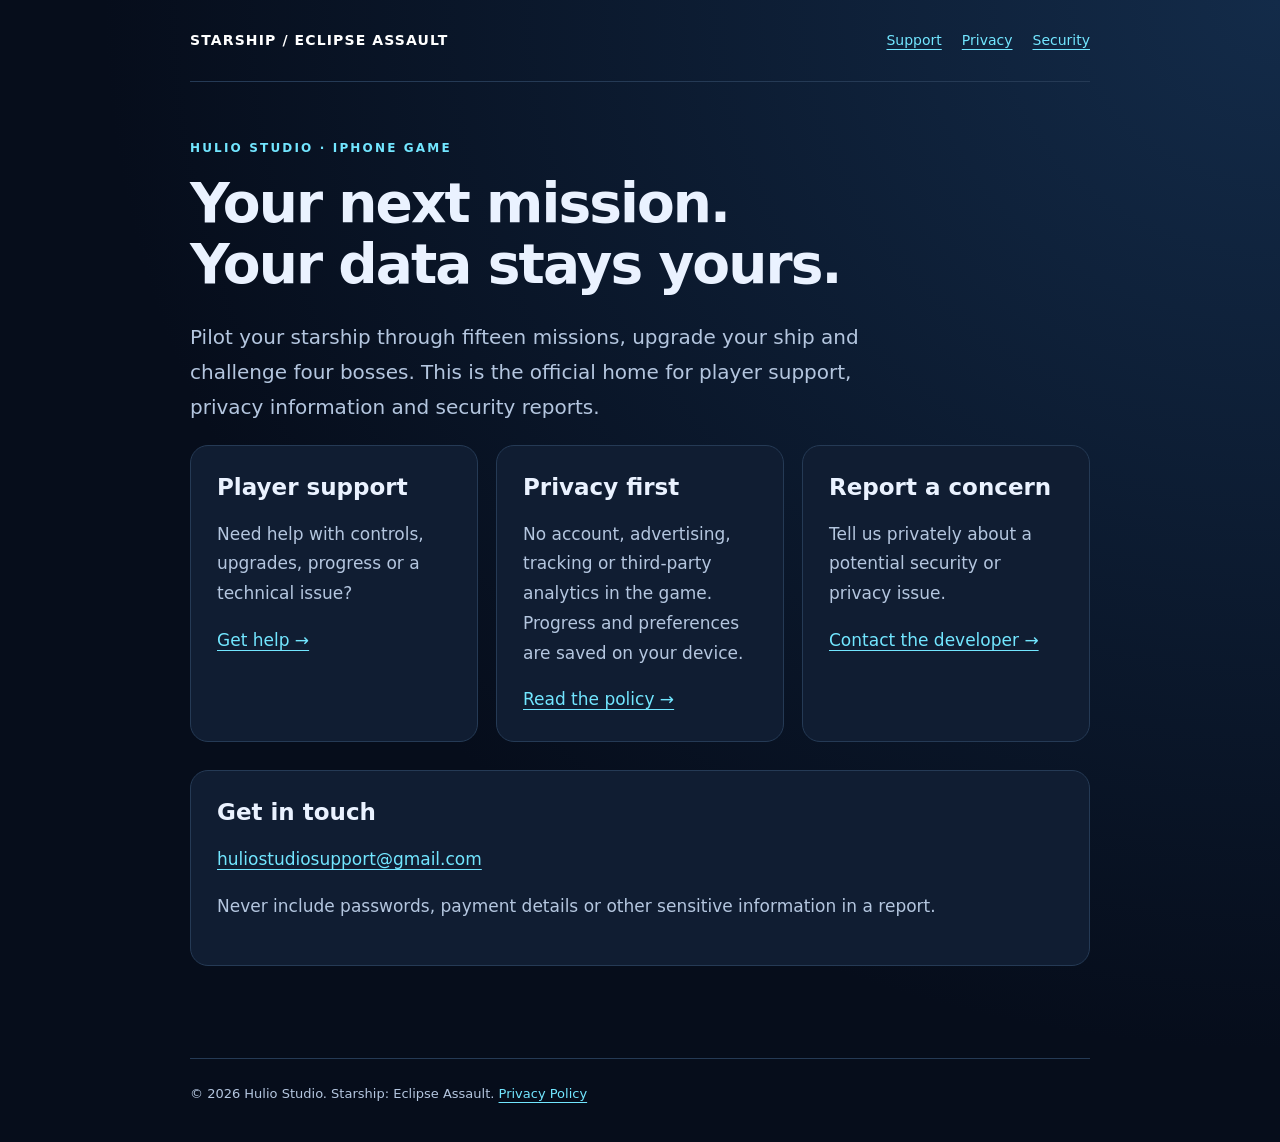
==== index.html @ 734dd23e "Publish Starship privacy policy and support website" ====
<!doctype html>
<html lang="en"><head><meta charset="utf-8"><meta name="viewport" content="width=device-width,initial-scale=1"><meta name="description" content="Official privacy and player support for Starship: Eclipse Assault by Hulio Studio."><meta name="referrer" content="strict-origin-when-cross-origin"><title>Starship: Eclipse Assault — Support &amp; Privacy</title><link rel="stylesheet" href="styles.css"></head>
<body><a class="skip" href="#main">Skip to content</a><header><a class="brand" href="./">STARSHIP / ECLIPSE ASSAULT</a><nav aria-label="Main"><a href="support.html">Support</a><a href="privacy.html">Privacy</a><a href="security.html">Security</a></nav></header>
<main id="main"><div class="eyebrow">Hulio Studio · iPhone game</div><h1>Your next mission.<br>Your data stays yours.</h1><p class="intro">Pilot your starship through fifteen missions, upgrade your ship and challenge four bosses. This is the official home for player support, privacy information and security reports.</p>
<div class="cards"><section class="card"><h2>Player support</h2><p>Need help with controls, upgrades, progress or a technical issue?</p><a href="support.html">Get help →</a></section><section class="card"><h2>Privacy first</h2><p>No account, advertising, tracking or third-party analytics in the game. Progress and preferences are saved on your device.</p><a href="privacy.html">Read the policy →</a></section><section class="card"><h2>Report a concern</h2><p>Tell us privately about a potential security or privacy issue.</p><a href="security.html">Contact the developer →</a></section></div>
<section class="card"><h2>Get in touch</h2><p class="contact"><a href="mailto:huliostudiosupport@gmail.com">huliostudiosupport@gmail.com</a></p><p>Never include passwords, payment details or other sensitive information in a report.</p></section></main><footer>© 2026 Hulio Studio. Starship: Eclipse Assault. <a href="privacy.html">Privacy Policy</a></footer></body></html>
---- styles.css ----
:root { color-scheme: dark; --background:#060d1b; --surface:#101d32; --line:#253a55; --text:#eaf2ff; --muted:#b4c6df; --cyan:#72e6ff; }
* { box-sizing:border-box; }
body { margin:0; background:radial-gradient(ellipse at top right,#132b49,transparent 65%),var(--background); color:var(--text); font:17px/1.75 system-ui,-apple-system,BlinkMacSystemFont,"Segoe UI",sans-serif; min-height:100vh; }
a { color:var(--cyan); text-underline-offset:4px; }
a:hover { color:white; }
a:focus-visible { outline:3px solid var(--cyan); outline-offset:5px; border-radius:3px; }
.skip { position:absolute; top:-100px; left:12px; padding:10px; background:var(--surface); }
.skip:focus { top:8px; }
header,main,footer { width:min(900px,100% - 40px); margin:auto; }
header { display:flex; flex-wrap:wrap; justify-content:space-between; gap:12px; align-items:center; padding:28px 0; border-bottom:1px solid var(--line); }
.brand { font-size:14px; font-weight:800; letter-spacing:.08em; text-decoration:none; color:white; }
nav { display:flex; flex-wrap:wrap; gap:20px; font-size:14px; }
main { padding:56px 0 64px; }
.eyebrow { color:var(--cyan); text-transform:uppercase; letter-spacing:.18em; font-size:12px; font-weight:700; }
h1 { font-size:clamp(32px,7vw,55px); line-height:1.12; letter-spacing:-.035em; margin:14px 0 24px; }
h2 { font-size:23px; line-height:1.35; margin:34px 0 12px; }
p,li { color:var(--muted); }
strong { color:var(--text); }
.intro { font-size:20px; max-width:720px; }
.card { background:var(--surface); border:1px solid var(--line); border-radius:18px; padding:26px; margin:28px 0; }
.cards { display:grid; grid-template-columns:repeat(auto-fit,minmax(235px,1fr)); gap:18px; }
.cards .card { margin:0; }
.card h2 { margin-top:0; }
.button { display:inline-block; padding:11px 19px; background:var(--cyan); color:#051223; border-radius:10px; text-decoration:none; font-weight:700; margin:8px 12px 8px 0; }
.button:hover { background:white; color:#051223; }
.meta { font-size:14px; color:var(--muted); }
.contact { overflow-wrap:anywhere; }
footer { border-top:1px solid var(--line); padding:24px 0 36px; font-size:13px; color:var(--muted); }
@media(max-width:480px) { main { padding-top:34px; } .card { padding:20px; } }
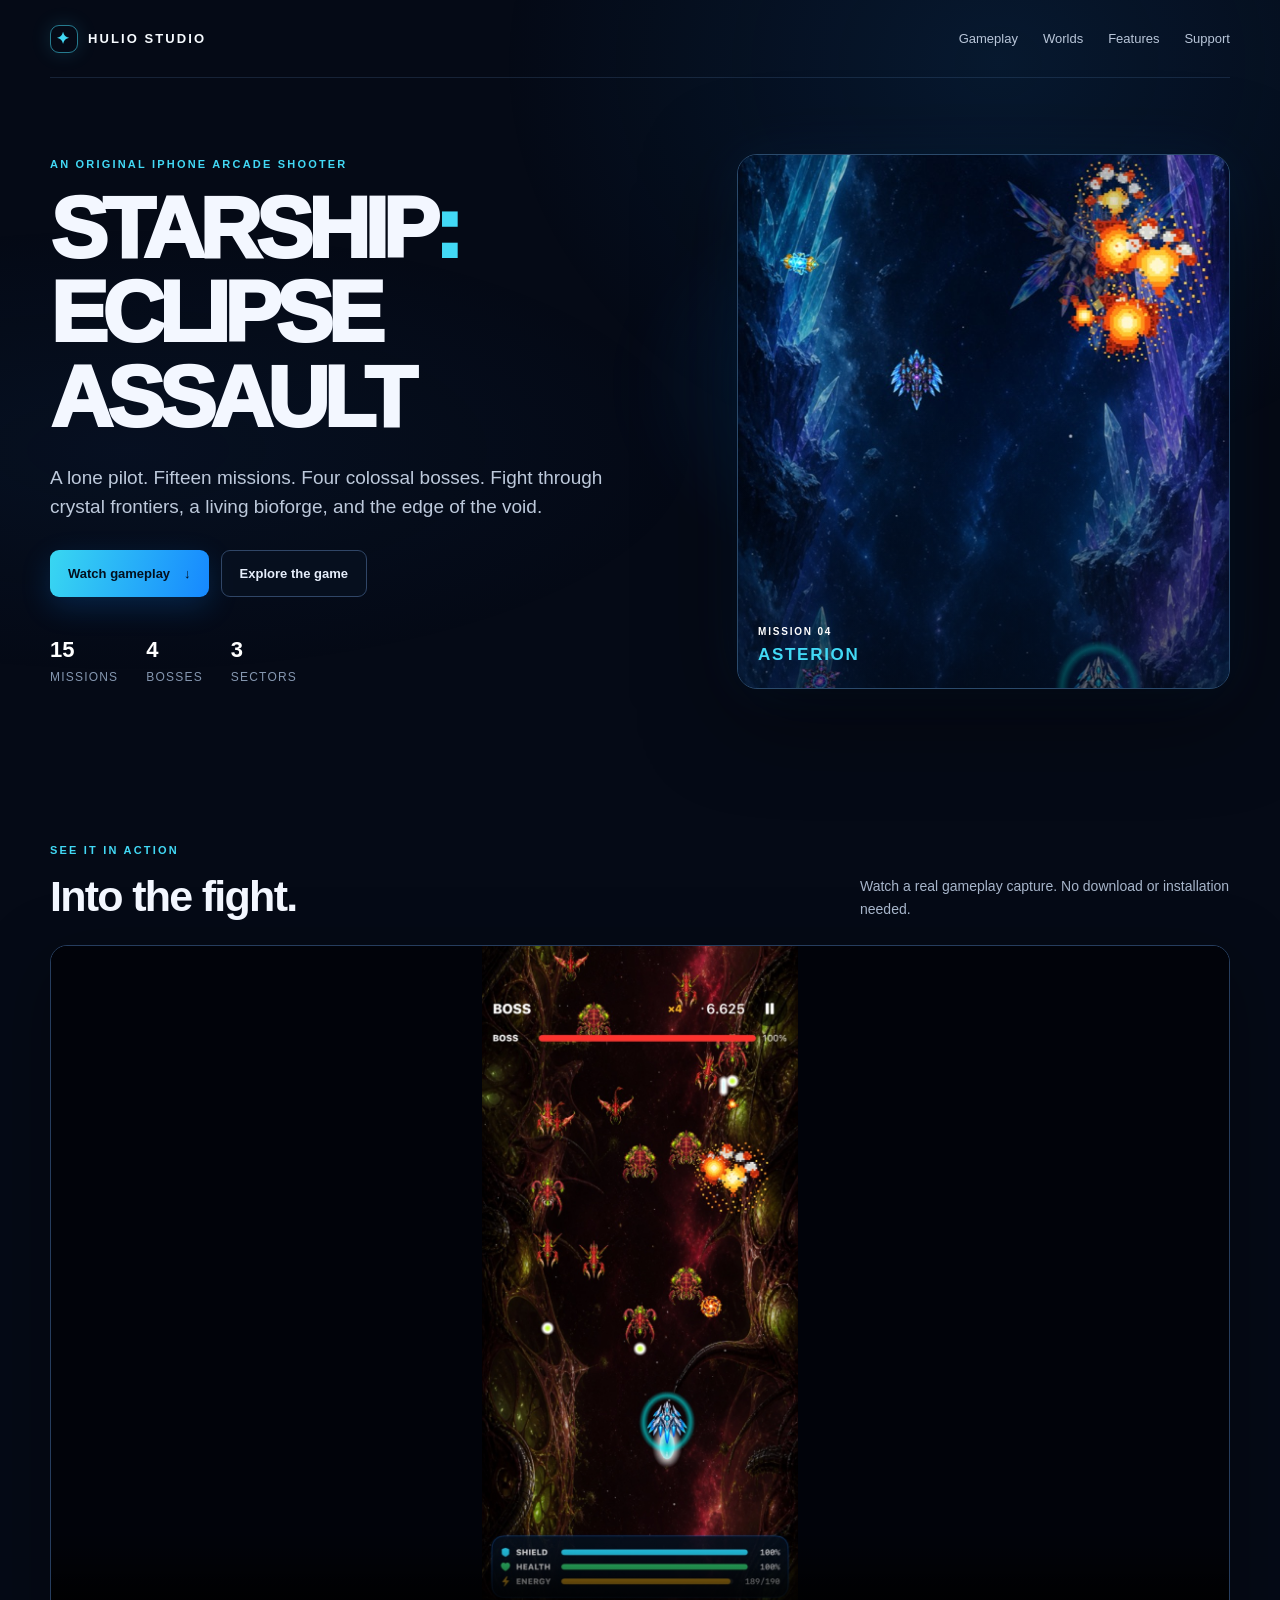
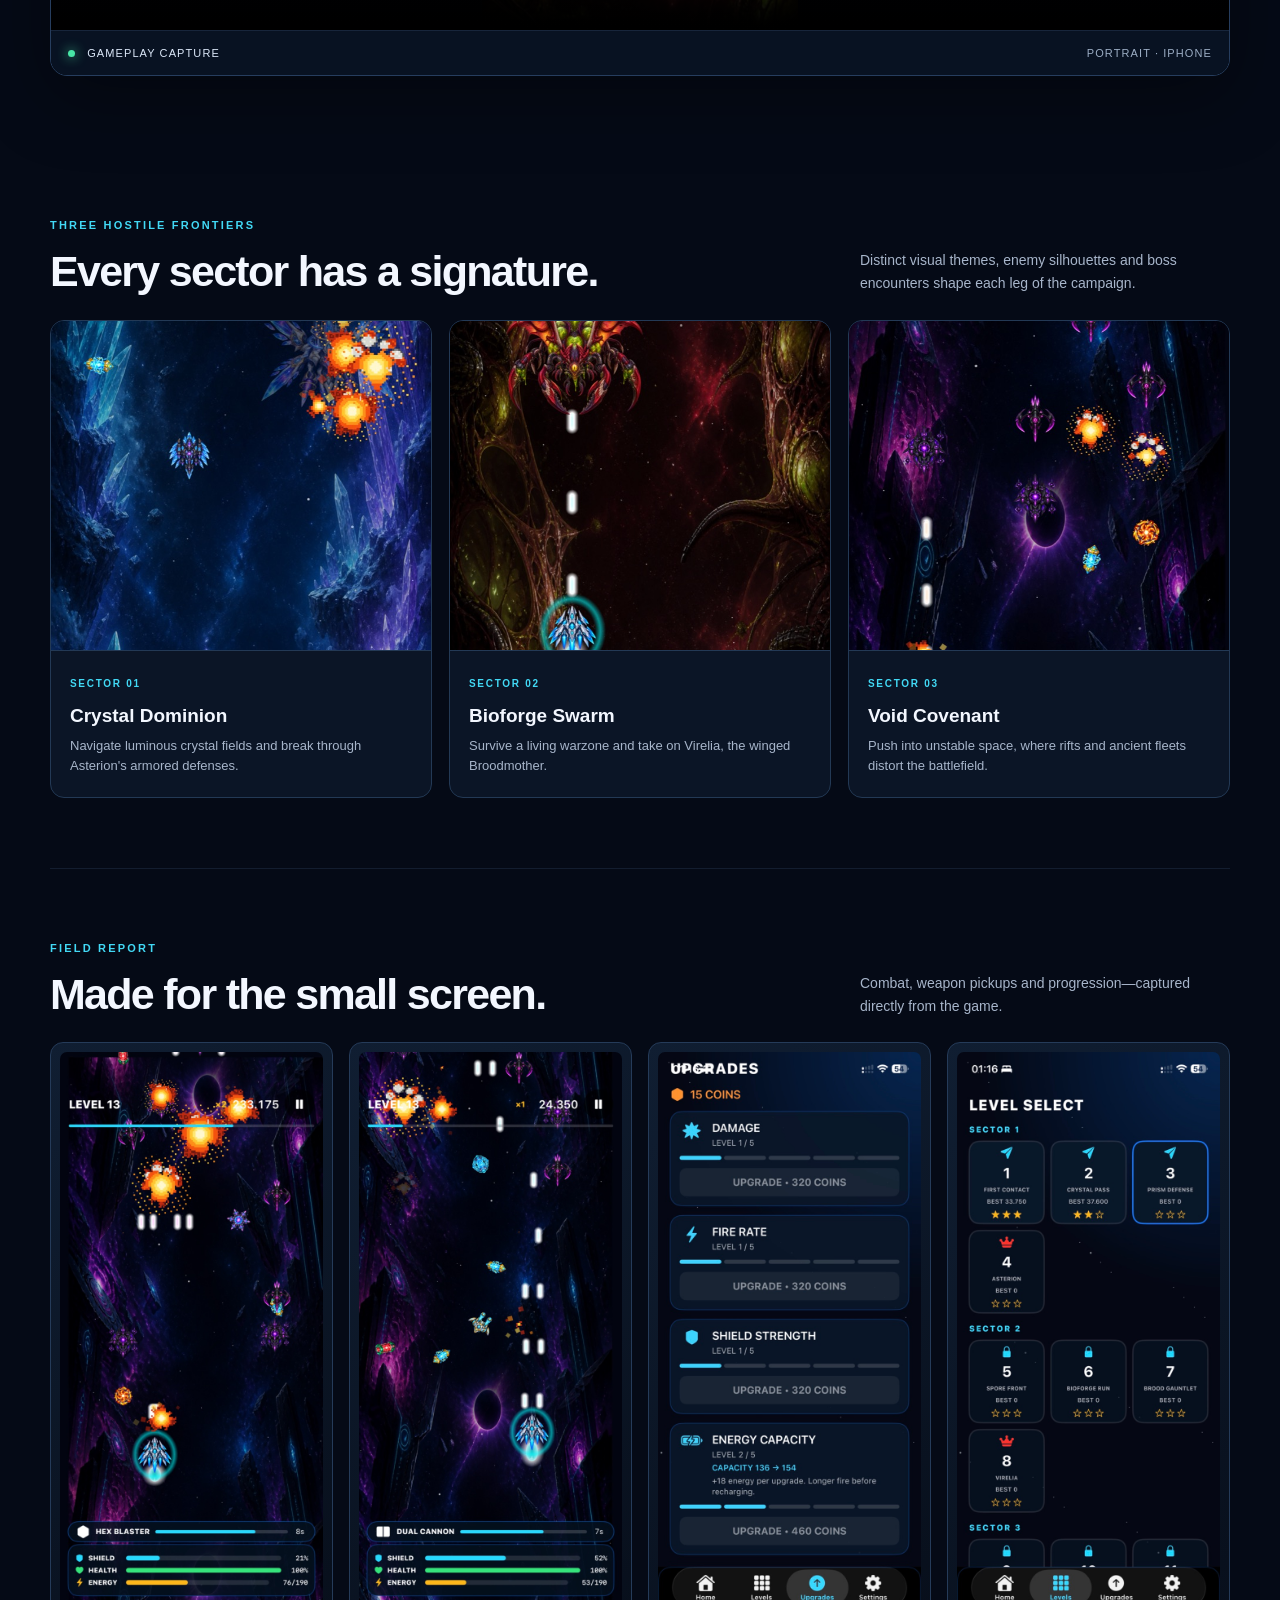
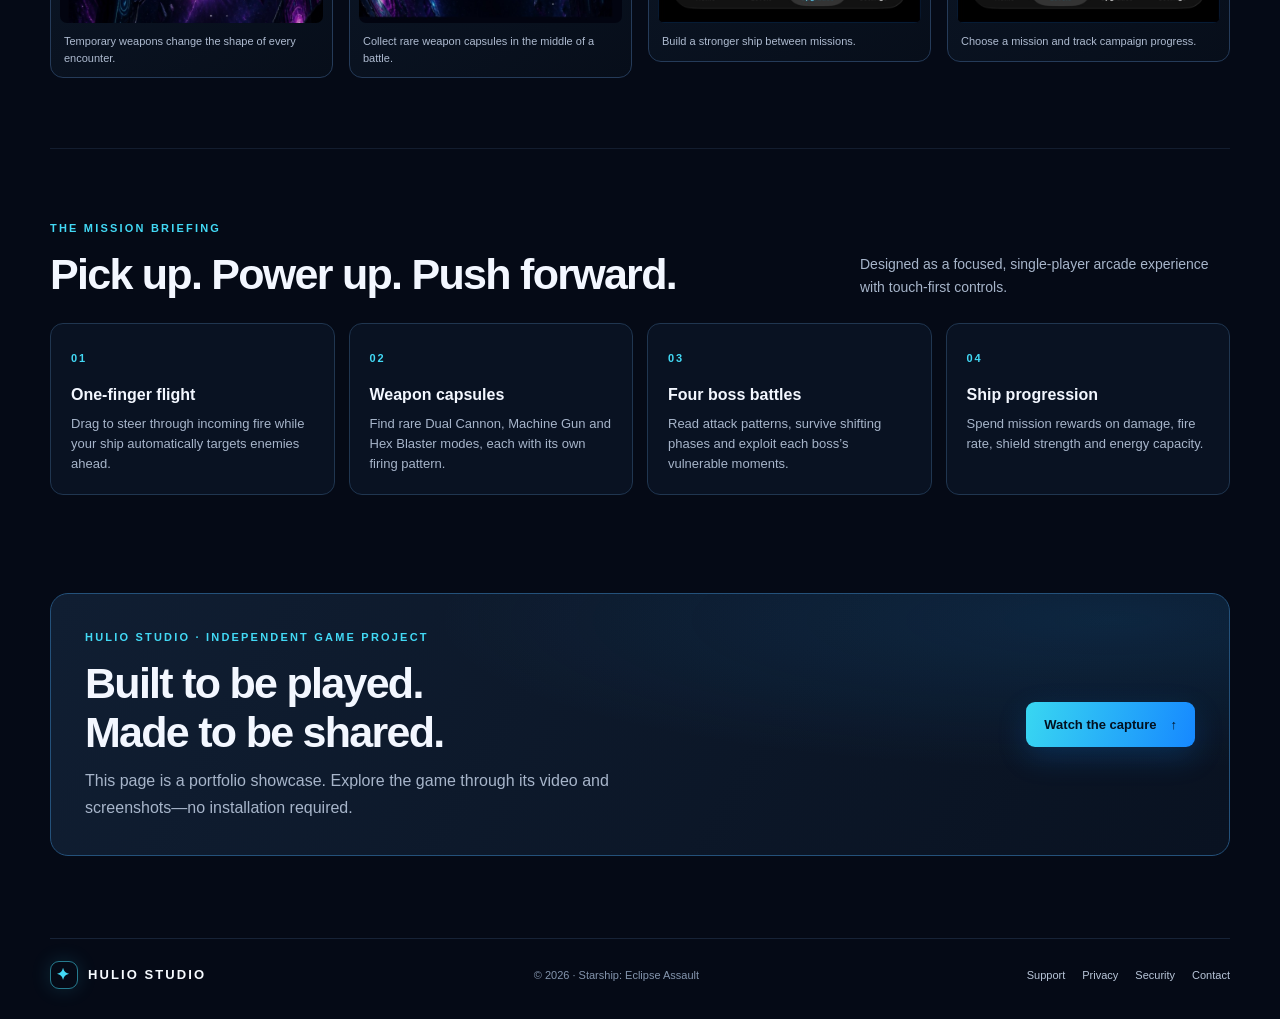
==== commit a8e0566b: "Create Starship game portfolio showcase" ====
--- a/index.html
+++ b/index.html
@@ -1,6 +1,74 @@
 <!doctype html>
-<html lang="en"><head><meta charset="utf-8"><meta name="viewport" content="width=device-width,initial-scale=1"><meta name="description" content="Official privacy and player support for Starship: Eclipse Assault by Hulio Studio."><meta name="referrer" content="strict-origin-when-cross-origin"><title>Starship: Eclipse Assault — Support &amp; Privacy</title><link rel="stylesheet" href="styles.css"></head>
-<body><a class="skip" href="#main">Skip to content</a><header><a class="brand" href="./">STARSHIP / ECLIPSE ASSAULT</a><nav aria-label="Main"><a href="support.html">Support</a><a href="privacy.html">Privacy</a><a href="security.html">Security</a></nav></header>
-<main id="main"><div class="eyebrow">Hulio Studio · iPhone game</div><h1>Your next mission.<br>Your data stays yours.</h1><p class="intro">Pilot your starship through fifteen missions, upgrade your ship and challenge four bosses. This is the official home for player support, privacy information and security reports.</p>
-<div class="cards"><section class="card"><h2>Player support</h2><p>Need help with controls, upgrades, progress or a technical issue?</p><a href="support.html">Get help →</a></section><section class="card"><h2>Privacy first</h2><p>No account, advertising, tracking or third-party analytics in the game. Progress and preferences are saved on your device.</p><a href="privacy.html">Read the policy →</a></section><section class="card"><h2>Report a concern</h2><p>Tell us privately about a potential security or privacy issue.</p><a href="security.html">Contact the developer →</a></section></div>
-<section class="card"><h2>Get in touch</h2><p class="contact"><a href="mailto:huliostudiosupport@gmail.com">huliostudiosupport@gmail.com</a></p><p>Never include passwords, payment details or other sensitive information in a report.</p></section></main><footer>© 2026 Hulio Studio. Starship: Eclipse Assault. <a href="privacy.html">Privacy Policy</a></footer></body></html>
+<html lang="en">
+<head>
+  <meta charset="utf-8">
+  <meta name="viewport" content="width=device-width, initial-scale=1">
+  <meta name="description" content="A playable-looking portfolio showcase for Starship: Eclipse Assault, an original 15-mission space shooter for iPhone by Hulio Studio.">
+  <meta name="theme-color" content="#050a16">
+  <meta property="og:type" content="website">
+  <meta property="og:title" content="Starship: Eclipse Assault — Game Portfolio">
+  <meta property="og:description" content="A 15-mission portrait space shooter. Watch gameplay and explore the visuals without installing the game.">
+  <meta property="og:image" content="assets/gameplay-crystal-boss.jpg">
+  <meta name="referrer" content="strict-origin-when-cross-origin">
+  <title>Starship: Eclipse Assault — Hulio Studio</title>
+  <link rel="preload" as="image" href="assets/gameplay-crystal-boss.jpg">
+  <link rel="stylesheet" href="styles.css">
+</head>
+<body class="portfolio">
+  <a class="skip" href="#main">Skip to content</a>
+  <header class="site-header">
+    <a class="brand" href="./" aria-label="Hulio Studio home"><span class="brand-mark">✦</span> HULIO STUDIO</a>
+    <nav aria-label="Main navigation"><a href="#gameplay">Gameplay</a><a href="#worlds">Worlds</a><a href="#features">Features</a><a href="support.html">Support</a></nav>
+  </header>
+  <main id="main">
+    <section class="hero">
+      <div class="hero-copy">
+        <p class="eyebrow">An original iPhone arcade shooter</p>
+        <h1>STARSHIP<span>:</span><br>ECLIPSE ASSAULT</h1>
+        <p class="hero-lede">A lone pilot. Fifteen missions. Four colossal bosses. Fight through crystal frontiers, a living bioforge, and the edge of the void.</p>
+        <div class="hero-actions"><a class="button primary" href="#gameplay">Watch gameplay <span aria-hidden="true">↓</span></a><a class="button secondary" href="#screenshots">Explore the game</a></div>
+        <div class="hero-facts"><span><b>15</b> missions</span><span><b>4</b> bosses</span><span><b>3</b> sectors</span></div>
+      </div>
+      <a class="hero-art" href="#screenshots" aria-label="View gameplay screenshots"><img src="assets/gameplay-crystal-boss.jpg" alt="The player ship faces a crystal boss amid a field of pixel explosions" fetchpriority="high"><span class="art-label">MISSION 04 <i>ASTERION</i></span></a>
+      <div class="hero-glow" aria-hidden="true"></div>
+    </section>
+
+    <section class="video-section" id="gameplay">
+      <div class="section-heading"><div><p class="eyebrow">See it in action</p><h2>Into the fight.</h2></div><p>Watch a real gameplay capture. No download or installation needed.</p></div>
+      <div class="video-frame"><video controls playsinline preload="metadata" poster="assets/gameplay-bioforge-boss.jpg" aria-label="Starship: Eclipse Assault gameplay capture"><source src="assets/starship-gameplay.mp4" type="video/mp4">Your browser does not support embedded video. <a href="assets/starship-gameplay.mp4">Open the gameplay video</a>.</video><div class="video-caption"><span><i class="live-dot"></i> GAMEPLAY CAPTURE</span><span>Portrait · iPhone</span></div></div>
+    </section>
+
+    <section id="worlds" class="world-section">
+      <div class="section-heading"><div><p class="eyebrow">Three hostile frontiers</p><h2>Every sector has a signature.</h2></div><p>Distinct visual themes, enemy silhouettes and boss encounters shape each leg of the campaign.</p></div>
+      <div class="world-grid">
+        <article class="world-card"><img src="assets/gameplay-crystal-boss.jpg" alt="Crystal sector boss battle with cyan and violet formations" loading="lazy"><div class="world-meta"><span>SECTOR 01</span><h3>Crystal Dominion</h3><p>Navigate luminous crystal fields and break through Asterion's armored defenses.</p></div></article>
+        <article class="world-card"><img src="assets/gameplay-broodmother.jpg" alt="Bioforge Broodmother boss surrounded by organic enemy ships" loading="lazy"><div class="world-meta"><span>SECTOR 02</span><h3>Bioforge Swarm</h3><p>Survive a living warzone and take on Virelia, the winged Broodmother.</p></div></article>
+        <article class="world-card"><img src="assets/gameplay-void-sector.jpg" alt="Void sector with dark purple ships, rifts and the player's fighter" loading="lazy"><div class="world-meta"><span>SECTOR 03</span><h3>Void Covenant</h3><p>Push into unstable space, where rifts and ancient fleets distort the battlefield.</p></div></article>
+      </div>
+    </section>
+
+    <section class="screens-section" id="screenshots">
+      <div class="section-heading"><div><p class="eyebrow">Field report</p><h2>Made for the small screen.</h2></div><p>Combat, weapon pickups and progression—captured directly from the game.</p></div>
+      <div class="screenshot-grid">
+        <figure class="shot shot-tall"><img src="assets/gameplay-hex-blaster.jpg" alt="Hex Blaster special weapon active during a level 13 fight" loading="lazy"><figcaption>Temporary weapons change the shape of every encounter.</figcaption></figure>
+        <figure class="shot"><img src="assets/gameplay-weapon-drops.jpg" alt="Dual Cannon pickup and boss combat in the crystal sector" loading="lazy"><figcaption>Collect rare weapon capsules in the middle of a battle.</figcaption></figure>
+        <figure class="shot"><img src="assets/upgrades.jpg" alt="Upgrade screen showing damage, fire rate, shield and energy capacity" loading="lazy"><figcaption>Build a stronger ship between missions.</figcaption></figure>
+        <figure class="shot"><img src="assets/level-select.jpg" alt="Campaign level select grouped by sector with boss missions" loading="lazy"><figcaption>Choose a mission and track campaign progress.</figcaption></figure>
+      </div>
+    </section>
+
+    <section class="features-section" id="features">
+      <div class="section-heading"><div><p class="eyebrow">The mission briefing</p><h2>Pick up. Power up. Push forward.</h2></div><p>Designed as a focused, single-player arcade experience with touch-first controls.</p></div>
+      <div class="feature-grid">
+        <article><span class="feature-icon">01</span><h3>One-finger flight</h3><p>Drag to steer through incoming fire while your ship automatically targets enemies ahead.</p></article>
+        <article><span class="feature-icon">02</span><h3>Weapon capsules</h3><p>Find rare Dual Cannon, Machine Gun and Hex Blaster modes, each with its own firing pattern.</p></article>
+        <article><span class="feature-icon">03</span><h3>Four boss battles</h3><p>Read attack patterns, survive shifting phases and exploit each boss’s vulnerable moments.</p></article>
+        <article><span class="feature-icon">04</span><h3>Ship progression</h3><p>Spend mission rewards on damage, fire rate, shield strength and energy capacity.</p></article>
+      </div>
+    </section>
+
+    <section class="closing-card"><div><p class="eyebrow">Hulio Studio · Independent game project</p><h2>Built to be played.<br>Made to be shared.</h2><p>This page is a portfolio showcase. Explore the game through its video and screenshots—no installation required.</p></div><a class="button primary" href="#gameplay">Watch the capture <span aria-hidden="true">↑</span></a></section>
+  </main>
+  <footer class="site-footer"><a class="brand" href="./"><span class="brand-mark">✦</span> HULIO STUDIO</a><span>© 2026 · Starship: Eclipse Assault</span><nav aria-label="Footer"><a href="support.html">Support</a><a href="privacy.html">Privacy</a><a href="security.html">Security</a><a href="mailto:huliostudiosupport@gmail.com">Contact</a></nav></footer>
+</body>
+</html>
--- a/styles.css
+++ b/styles.css
@@ -1,29 +1,7 @@
-:root { color-scheme: dark; --background:#060d1b; --surface:#101d32; --line:#253a55; --text:#eaf2ff; --muted:#b4c6df; --cyan:#72e6ff; }
-* { box-sizing:border-box; }
-body { margin:0; background:radial-gradient(ellipse at top right,#132b49,transparent 65%),var(--background); color:var(--text); font:17px/1.75 system-ui,-apple-system,BlinkMacSystemFont,"Segoe UI",sans-serif; min-height:100vh; }
-a { color:var(--cyan); text-underline-offset:4px; }
-a:hover { color:white; }
-a:focus-visible { outline:3px solid var(--cyan); outline-offset:5px; border-radius:3px; }
-.skip { position:absolute; top:-100px; left:12px; padding:10px; background:var(--surface); }
-.skip:focus { top:8px; }
-header,main,footer { width:min(900px,100% - 40px); margin:auto; }
-header { display:flex; flex-wrap:wrap; justify-content:space-between; gap:12px; align-items:center; padding:28px 0; border-bottom:1px solid var(--line); }
-.brand { font-size:14px; font-weight:800; letter-spacing:.08em; text-decoration:none; color:white; }
-nav { display:flex; flex-wrap:wrap; gap:20px; font-size:14px; }
-main { padding:56px 0 64px; }
-.eyebrow { color:var(--cyan); text-transform:uppercase; letter-spacing:.18em; font-size:12px; font-weight:700; }
-h1 { font-size:clamp(32px,7vw,55px); line-height:1.12; letter-spacing:-.035em; margin:14px 0 24px; }
-h2 { font-size:23px; line-height:1.35; margin:34px 0 12px; }
-p,li { color:var(--muted); }
-strong { color:var(--text); }
-.intro { font-size:20px; max-width:720px; }
-.card { background:var(--surface); border:1px solid var(--line); border-radius:18px; padding:26px; margin:28px 0; }
-.cards { display:grid; grid-template-columns:repeat(auto-fit,minmax(235px,1fr)); gap:18px; }
-.cards .card { margin:0; }
-.card h2 { margin-top:0; }
-.button { display:inline-block; padding:11px 19px; background:var(--cyan); color:#051223; border-radius:10px; text-decoration:none; font-weight:700; margin:8px 12px 8px 0; }
-.button:hover { background:white; color:#051223; }
-.meta { font-size:14px; color:var(--muted); }
-.contact { overflow-wrap:anywhere; }
-footer { border-top:1px solid var(--line); padding:24px 0 36px; font-size:13px; color:var(--muted); }
-@media(max-width:480px) { main { padding-top:34px; } .card { padding:20px; } }
+:root{color-scheme:dark;--bg:#050a16;--panel:#0b1526;--panel2:#101e32;--line:#1c3150;--text:#f3f7ff;--muted:#a7b5ca;--cyan:#42d9f5;--blue:#168cff;--gold:#ffbd45;--max:1180px}
+*{box-sizing:border-box}html{scroll-behavior:smooth;scroll-padding-top:90px}body{margin:0;background:var(--bg);color:var(--text);font:16px/1.65 Inter,-apple-system,BlinkMacSystemFont,"Segoe UI",sans-serif;min-height:100vh}body:before{content:"";position:fixed;inset:0;pointer-events:none;z-index:-1;background:radial-gradient(ellipse at 78% 7%,rgba(14,84,150,.2),transparent 35%),radial-gradient(ellipse at 10% 50%,rgba(19,61,117,.12),transparent 35%)}a{color:var(--cyan);text-underline-offset:4px}a:hover{color:white}a:focus-visible{outline:3px solid var(--cyan);outline-offset:4px;border-radius:4px}.skip{position:absolute;top:-100px;left:12px;padding:10px;background:var(--panel)}.skip:focus{top:8px;z-index:10}.site-header,.site-footer,main{width:min(var(--max),calc(100% - 48px));margin:auto}.site-header{height:78px;display:flex;align-items:center;justify-content:space-between;border-bottom:1px solid rgba(104,150,204,.18)}.brand{display:inline-flex;gap:10px;align-items:center;text-decoration:none;color:#f7fbff;font-size:13px;font-weight:850;letter-spacing:.16em}.brand-mark{display:grid;place-items:center;width:28px;height:28px;border:1px solid rgba(66,217,245,.55);border-radius:9px;color:var(--cyan);font-size:16px;box-shadow:0 0 20px rgba(66,217,245,.15)}nav{display:flex;align-items:center;gap:25px}nav a{color:#b9c6d9;text-decoration:none;font-size:13px}nav a:hover{color:white}.hero{position:relative;display:grid;grid-template-columns:1fr .78fr;align-items:center;gap:55px;padding:76px 0 82px;min-height:620px}.hero-glow{position:absolute;z-index:-1;right:8%;top:14%;width:44%;height:60%;background:radial-gradient(ellipse,rgba(0,136,255,.18),transparent 68%);filter:blur(20px)}.eyebrow{margin:0 0 13px;color:var(--cyan);font-size:11px;font-weight:800;letter-spacing:.2em;text-transform:uppercase}.hero h1{margin:0;font-size:clamp(46px,7vw,86px);line-height:.98;letter-spacing:-.065em;font-weight:950}.hero h1 span{color:var(--cyan)}.hero-lede{max-width:590px;margin:24px 0 28px;color:#bdc9db;font-size:19px;line-height:1.55}.hero-actions{display:flex;flex-wrap:wrap;gap:12px}.button{display:inline-flex;align-items:center;gap:14px;padding:12px 18px;border-radius:9px;text-decoration:none;font-size:13px;font-weight:800;transition:transform .2s,background .2s}.button:hover{transform:translateY(-2px)}.primary{background:linear-gradient(105deg,#39d7f1,#1688ff);color:#03101f;box-shadow:0 10px 30px rgba(14,136,255,.2)}.primary:hover{color:#03101f;background:white}.secondary{border:1px solid #304667;background:rgba(8,18,34,.7);color:#e6eefb}.secondary:hover{color:white;border-color:var(--cyan)}.hero-facts{display:flex;gap:28px;margin-top:35px;color:#8597b0;font-size:12px;text-transform:uppercase;letter-spacing:.1em}.hero-facts b{display:block;color:white;font-size:22px;letter-spacing:0}.hero-art{position:relative;display:block;max-height:535px;overflow:hidden;border:1px solid #2b4a6b;border-radius:20px;box-shadow:0 24px 90px rgba(0,0,0,.5),0 0 55px rgba(0,137,255,.1)}.hero-art:after{content:"";position:absolute;inset:45% 0 0;background:linear-gradient(transparent,rgba(3,9,18,.62))}.hero-art img{display:block;width:100%;height:535px;object-fit:cover;object-position:center 34%}.art-label{position:absolute;left:20px;bottom:19px;z-index:1;color:white;font-size:10px;font-weight:900;letter-spacing:.18em}.art-label i{display:block;color:var(--cyan);font-style:normal;font-size:17px;letter-spacing:.1em}.video-section,.world-section,.screens-section,.features-section{padding:70px 0}.section-heading{display:flex;justify-content:space-between;align-items:end;gap:25px;margin-bottom:24px}.section-heading h2,.closing-card h2{margin:0;font-size:clamp(28px,4vw,43px);line-height:1.13;letter-spacing:-.04em}.section-heading>p{max-width:370px;margin:0;color:var(--muted);font-size:14px}.video-frame{overflow:hidden;border:1px solid #263d5e;border-radius:17px;background:#02050a;box-shadow:0 20px 70px rgba(0,0,0,.35)}.video-frame video{display:block;width:100%;max-height:min(76vh,820px);aspect-ratio:9/16;object-fit:contain;background:#01030a}.video-caption{display:flex;justify-content:space-between;padding:13px 17px;border-top:1px solid #17253b;background:#081222;color:#9caec5;font-size:11px;letter-spacing:.1em;text-transform:uppercase}.video-caption span:first-child{color:#dce8f9}.live-dot{display:inline-block;width:7px;height:7px;margin-right:8px;border-radius:50%;background:#48e5a6;box-shadow:0 0 12px #48e5a6}.world-grid{display:grid;grid-template-columns:repeat(3,1fr);gap:17px}.world-card{overflow:hidden;border:1px solid #233955;border-radius:14px;background:var(--panel);transition:transform .25s,border-color .25s}.world-card:hover{transform:translateY(-5px);border-color:#3c759e}.world-card img{display:block;width:100%;height:330px;object-fit:cover;object-position:center 36%;border-bottom:1px solid #233955}.world-meta{padding:18px 19px 20px}.world-meta>span{color:var(--cyan);font-size:10px;font-weight:800;letter-spacing:.17em}.world-meta h3{margin:5px 0 5px;font-size:19px}.world-meta p{margin:0;color:var(--muted);font-size:13px;line-height:1.55}.screens-section{border-top:1px solid rgba(104,150,204,.14)}.screenshot-grid{display:grid;grid-template-columns:repeat(4,1fr);gap:16px;align-items:start}.shot{margin:0;padding:9px;border:1px solid #253b59;border-radius:13px;background:linear-gradient(145deg,#101e32,#070e1a)}.shot img{display:block;width:100%;height:auto;border-radius:7px;background:#02050a}.shot figcaption{padding:10px 4px 2px;color:#aebbd0;font-size:11px;line-height:1.5}.features-section{border-top:1px solid rgba(104,150,204,.14)}.feature-grid{display:grid;grid-template-columns:repeat(4,1fr);gap:14px}.feature-grid article{padding:20px;border:1px solid #203650;border-radius:13px;background:rgba(11,21,38,.8)}.feature-icon{color:var(--cyan);font-size:11px;font-weight:900;letter-spacing:.16em}.feature-grid h3{margin:12px 0 5px;font-size:16px}.feature-grid p{margin:0;color:var(--muted);font-size:13px;line-height:1.55}.closing-card{display:flex;justify-content:space-between;align-items:center;gap:30px;margin:28px 0 82px;padding:34px;border:1px solid #24517a;border-radius:18px;background:radial-gradient(ellipse at 90% 10%,rgba(28,131,208,.16),transparent 45%),linear-gradient(120deg,#101e32,#091221)}.closing-card h2{margin-bottom:12px}.closing-card p:last-child{max-width:600px;margin:0;color:var(--muted)}.site-footer{display:flex;flex-wrap:wrap;justify-content:space-between;align-items:center;gap:16px;padding:22px 0 30px;border-top:1px solid rgba(104,150,204,.18);color:#8495ad;font-size:11px}.site-footer nav{gap:17px}.site-footer nav a{font-size:11px}
+/* Existing support and policy pages */
+body:not(.portfolio){background:radial-gradient(ellipse at top right,#132b49,transparent 65%),#060d1b;color:#eaf2ff}body:not(.portfolio) header,body:not(.portfolio) main,body:not(.portfolio) footer{width:min(900px,100% - 40px);margin:auto}body:not(.portfolio) header{display:flex;flex-wrap:wrap;justify-content:space-between;gap:12px;align-items:center;padding:28px 0;border-bottom:1px solid #253a55}body:not(.portfolio) nav{display:flex;flex-wrap:wrap;gap:20px;font-size:14px}body:not(.portfolio) main{padding:56px 0 64px}body:not(.portfolio) h1{font-size:clamp(32px,7vw,55px);line-height:1.12;letter-spacing:-.035em;margin:14px 0 24px}body:not(.portfolio) h2{font-size:23px;line-height:1.35;margin:34px 0 12px}body:not(.portfolio) p,body:not(.portfolio) li{color:#b4c6df}body:not(.portfolio) strong{color:#eaf2ff}body:not(.portfolio) .intro{font-size:20px;max-width:720px}body:not(.portfolio) .card{background:#101d32;border:1px solid #253a55;border-radius:18px;padding:26px;margin:28px 0}body:not(.portfolio) .card h2{margin-top:0}body:not(.portfolio) .button{display:inline-block;padding:11px 19px;background:#72e6ff;color:#051223;border-radius:10px;text-decoration:none;font-weight:700;margin:8px 12px 8px 0}body:not(.portfolio) .meta{font-size:14px;color:#b4c6df}body:not(.portfolio) .contact{overflow-wrap:anywhere}body:not(.portfolio) footer{border-top:1px solid #253a55;padding:24px 0 36px;font-size:13px;color:#b4c6df}
+@media(max-width:850px){.hero{gap:28px;padding:55px 0;min-height:0}.hero-art img{height:430px}.world-card img{height:270px}.screenshot-grid{grid-template-columns:repeat(2,1fr)}.feature-grid{grid-template-columns:repeat(2,1fr)}}
+@media(max-width:620px){.site-header,main,.site-footer{width:calc(100% - 32px)}.site-header{height:auto;min-height:66px;padding:15px 0;align-items:flex-start}.site-header nav{justify-content:flex-end;gap:12px;flex-wrap:wrap}.site-header nav a{font-size:11px}.brand{font-size:11px}.hero{grid-template-columns:1fr;padding:48px 0 38px;gap:32px}.hero h1{font-size:clamp(46px,13vw,70px)}.hero-lede{font-size:16px}.hero-art{width:min(100%,380px);justify-self:center}.hero-art img{height:min(112vw,530px)}.hero-facts{gap:20px}.video-section,.world-section,.screens-section,.features-section{padding:48px 0}.section-heading{display:block}.section-heading>p{margin-top:13px}.world-grid{grid-template-columns:1fr}.world-card img{height:auto;aspect-ratio:4/3;object-position:center 32%}.screenshot-grid{gap:10px}.shot{padding:6px}.shot figcaption{font-size:10px}.feature-grid{gap:10px}.feature-grid article{padding:15px}.closing-card{display:block;padding:23px;margin-bottom:55px}.closing-card .button{margin-top:18px}.site-footer{align-items:flex-start}.site-footer nav{width:100%;justify-content:space-between}body:not(.portfolio) main{padding-top:34px}body:not(.portfolio) .card{padding:20px}}
+@media(prefers-reduced-motion:reduce){html{scroll-behavior:auto}*,*:before,*:after{transition:none!important;animation:none!important}}
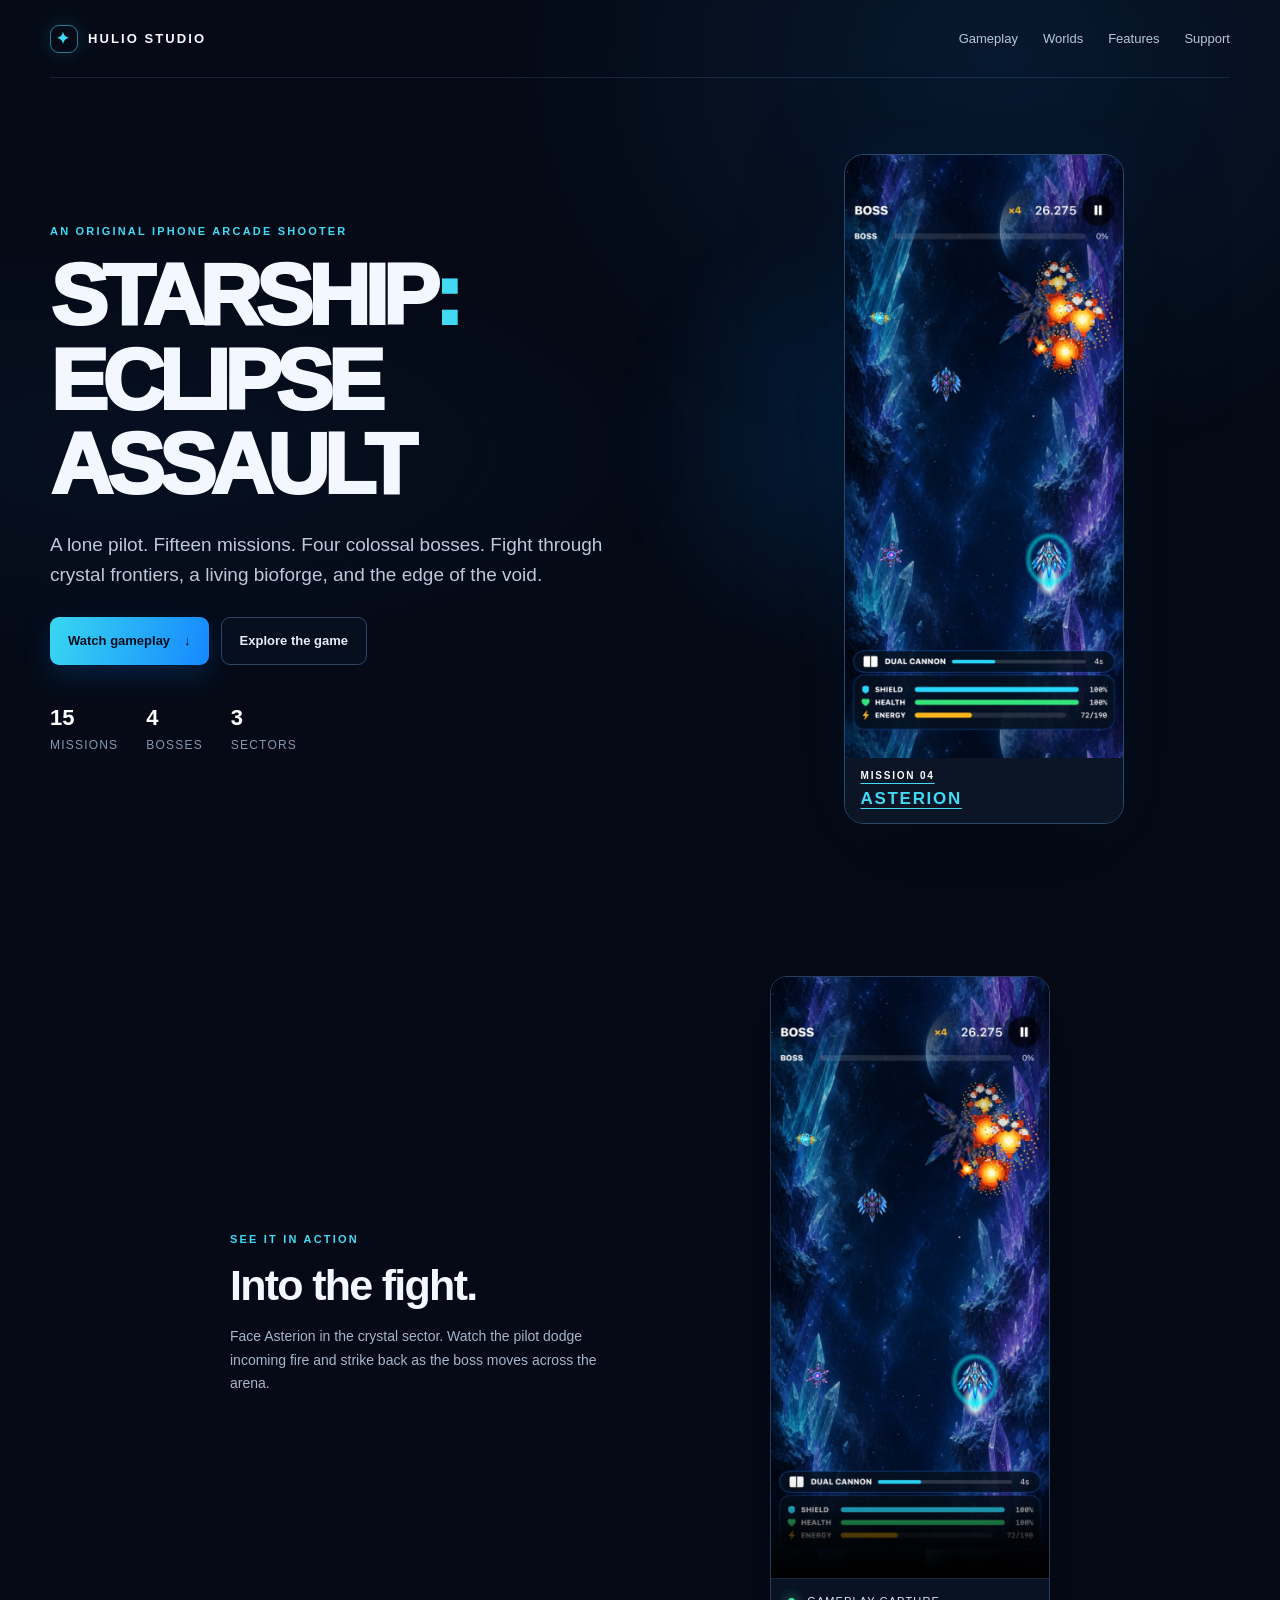
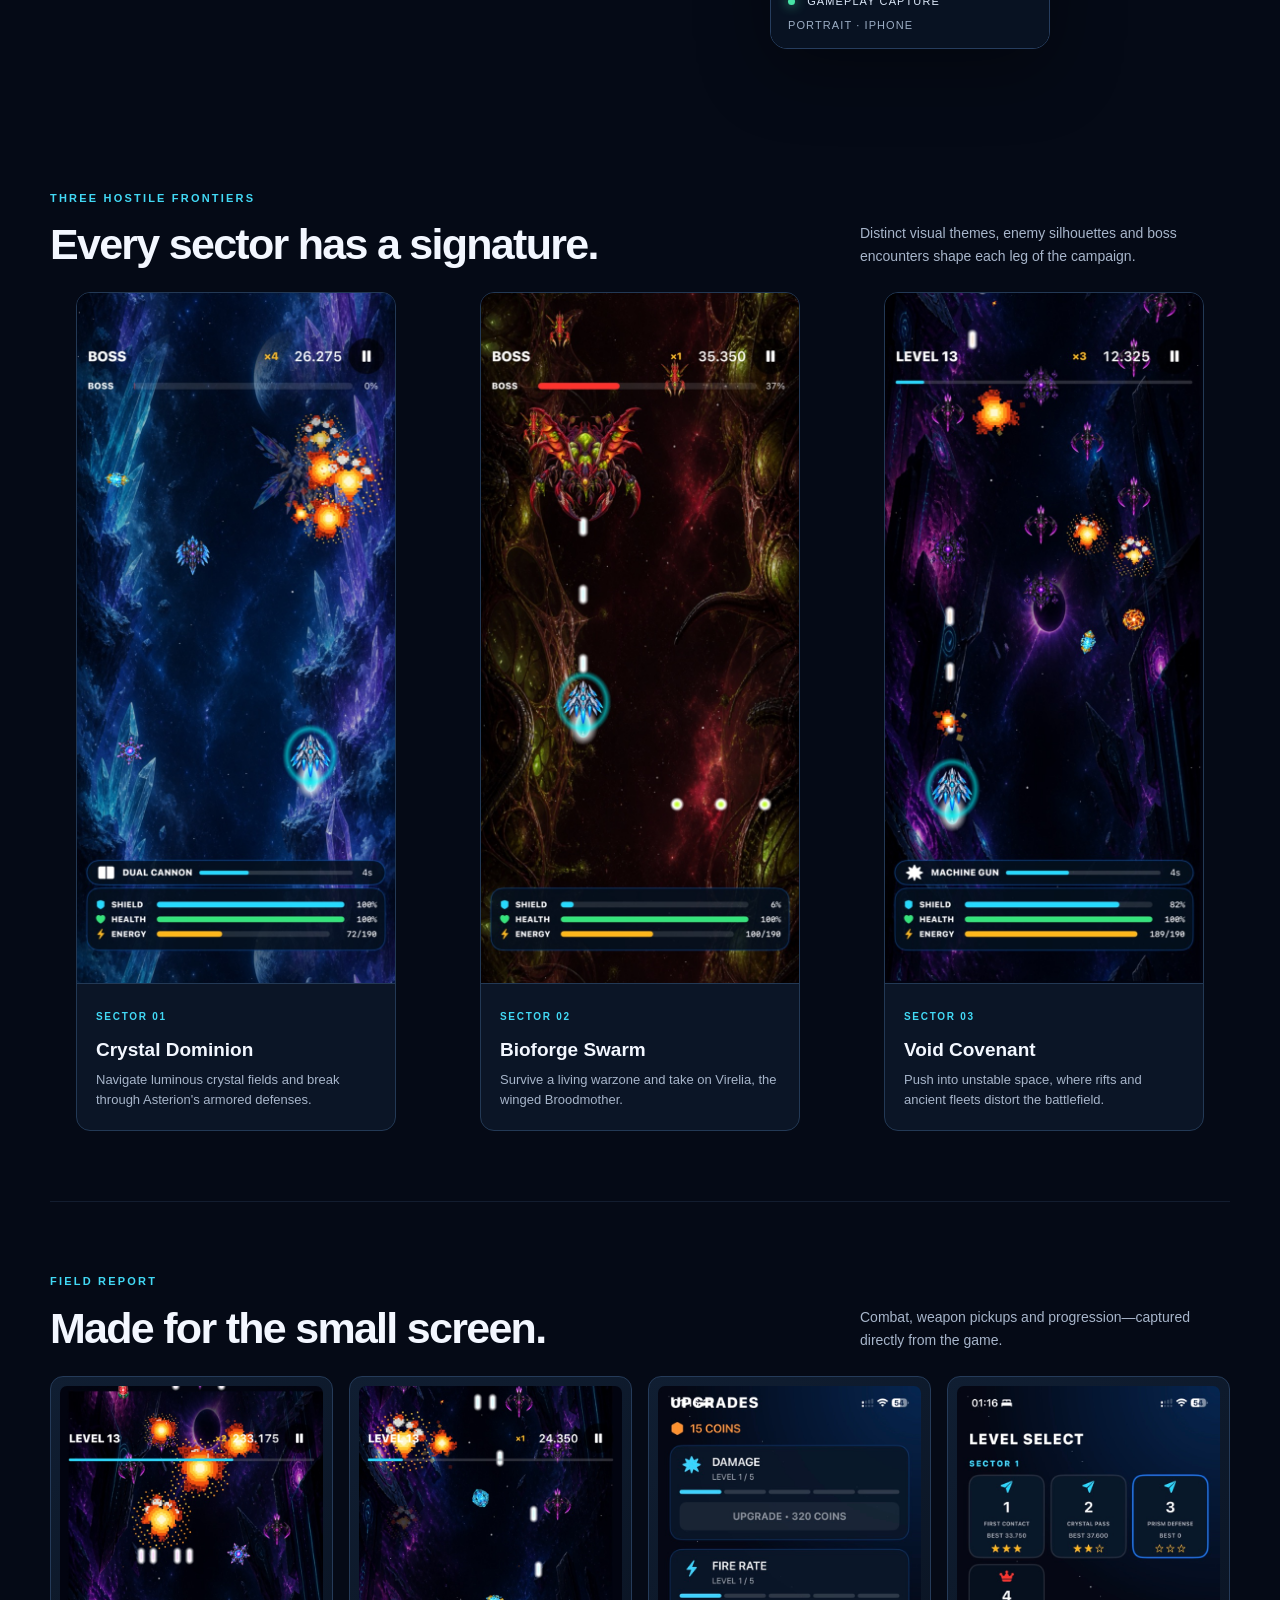
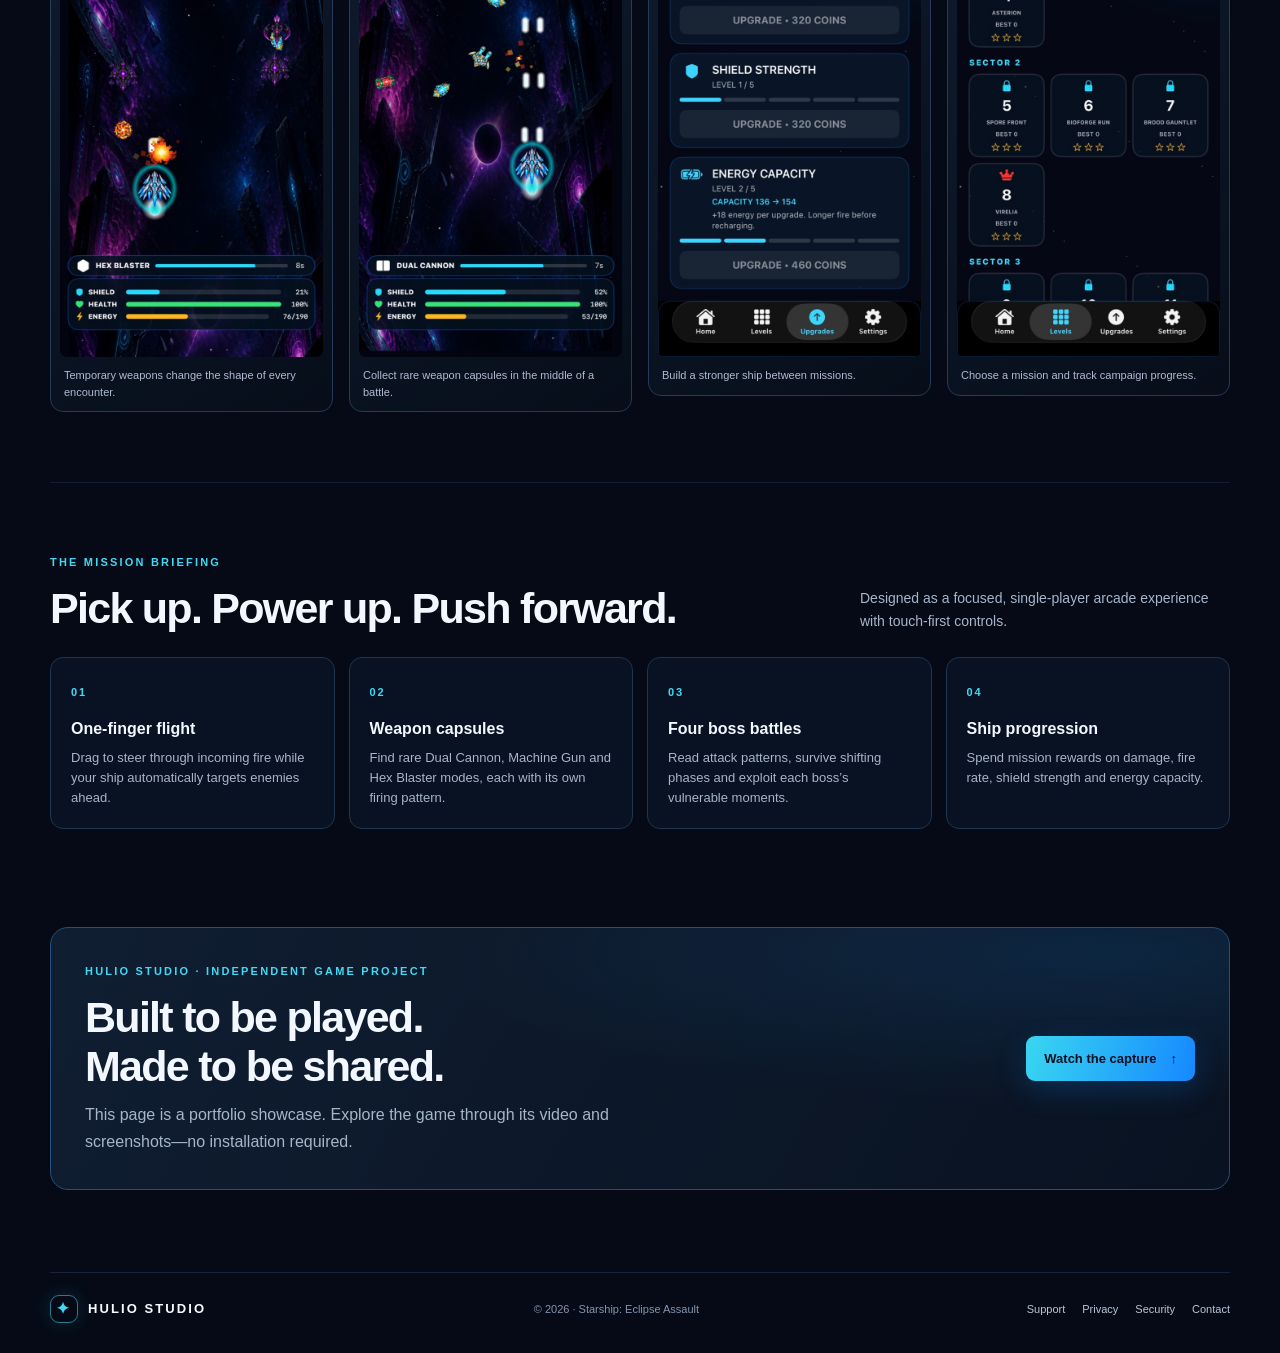
==== commit 10d45bbf: "Preserve portrait gameplay framing" ====
--- a/index.html
+++ b/index.html
@@ -29,21 +29,21 @@
         <div class="hero-actions"><a class="button primary" href="#gameplay">Watch gameplay <span aria-hidden="true">↓</span></a><a class="button secondary" href="#screenshots">Explore the game</a></div>
         <div class="hero-facts"><span><b>15</b> missions</span><span><b>4</b> bosses</span><span><b>3</b> sectors</span></div>
       </div>
-      <a class="hero-art" href="#screenshots" aria-label="View gameplay screenshots"><img src="assets/gameplay-crystal-boss.jpg" alt="The player ship faces a crystal boss amid a field of pixel explosions" fetchpriority="high"><span class="art-label">MISSION 04 <i>ASTERION</i></span></a>
+      <a class="hero-art" href="assets/gameplay-crystal-boss.jpg" aria-label="View full Asterion screenshot"><img src="assets/gameplay-crystal-boss.jpg" alt="The player ship faces a crystal boss amid a field of pixel explosions" fetchpriority="high"><span class="art-label">MISSION 04 <i>ASTERION</i></span></a>
       <div class="hero-glow" aria-hidden="true"></div>
     </section>
 
     <section class="video-section" id="gameplay">
-      <div class="section-heading"><div><p class="eyebrow">See it in action</p><h2>Into the fight.</h2></div><p>Watch a real gameplay capture. No download or installation needed.</p></div>
-      <div class="video-frame"><video controls playsinline preload="metadata" poster="assets/gameplay-bioforge-boss.jpg" aria-label="Starship: Eclipse Assault gameplay capture"><source src="assets/starship-gameplay.mp4" type="video/mp4">Your browser does not support embedded video. <a href="assets/starship-gameplay.mp4">Open the gameplay video</a>.</video><div class="video-caption"><span><i class="live-dot"></i> GAMEPLAY CAPTURE</span><span>Portrait · iPhone</span></div></div>
+      <div class="section-heading"><div><p class="eyebrow">See it in action</p><h2>Into the fight.</h2></div><p>Face Asterion in the crystal sector. Watch the pilot dodge incoming fire and strike back as the boss moves across the arena.</p></div>
+      <div class="video-frame"><video controls playsinline preload="metadata" poster="assets/gameplay-crystal-boss.jpg" aria-label="Starship: Eclipse Assault gameplay capture"><source src="assets/starship-gameplay.mp4" type="video/mp4">Your browser does not support embedded video. <a href="assets/starship-gameplay.mp4">Open the gameplay video</a>.</video><div class="video-caption"><span><i class="live-dot"></i> GAMEPLAY CAPTURE</span><span>Portrait · iPhone</span></div></div>
     </section>
 
     <section id="worlds" class="world-section">
       <div class="section-heading"><div><p class="eyebrow">Three hostile frontiers</p><h2>Every sector has a signature.</h2></div><p>Distinct visual themes, enemy silhouettes and boss encounters shape each leg of the campaign.</p></div>
       <div class="world-grid">
-        <article class="world-card"><img src="assets/gameplay-crystal-boss.jpg" alt="Crystal sector boss battle with cyan and violet formations" loading="lazy"><div class="world-meta"><span>SECTOR 01</span><h3>Crystal Dominion</h3><p>Navigate luminous crystal fields and break through Asterion's armored defenses.</p></div></article>
-        <article class="world-card"><img src="assets/gameplay-broodmother.jpg" alt="Bioforge Broodmother boss surrounded by organic enemy ships" loading="lazy"><div class="world-meta"><span>SECTOR 02</span><h3>Bioforge Swarm</h3><p>Survive a living warzone and take on Virelia, the winged Broodmother.</p></div></article>
-        <article class="world-card"><img src="assets/gameplay-void-sector.jpg" alt="Void sector with dark purple ships, rifts and the player's fighter" loading="lazy"><div class="world-meta"><span>SECTOR 03</span><h3>Void Covenant</h3><p>Push into unstable space, where rifts and ancient fleets distort the battlefield.</p></div></article>
+        <article class="world-card"><a class="world-image" href="assets/gameplay-crystal-boss.jpg"><img src="assets/gameplay-crystal-boss.jpg" alt="Crystal sector boss battle with cyan and violet formations" loading="lazy"></a><div class="world-meta"><span>SECTOR 01</span><h3>Crystal Dominion</h3><p>Navigate luminous crystal fields and break through Asterion's armored defenses.</p></div></article>
+        <article class="world-card"><a class="world-image" href="assets/gameplay-broodmother.jpg"><img src="assets/gameplay-broodmother.jpg" alt="Bioforge Broodmother boss surrounded by organic enemy ships" loading="lazy"></a><div class="world-meta"><span>SECTOR 02</span><h3>Bioforge Swarm</h3><p>Survive a living warzone and take on Virelia, the winged Broodmother.</p></div></article>
+        <article class="world-card"><a class="world-image" href="assets/gameplay-void-sector.jpg"><img src="assets/gameplay-void-sector.jpg" alt="Void sector with dark purple ships, rifts and the player's fighter" loading="lazy"></a><div class="world-meta"><span>SECTOR 03</span><h3>Void Covenant</h3><p>Push into unstable space, where rifts and ancient fleets distort the battlefield.</p></div></article>
       </div>
     </section>
 
--- a/styles.css
+++ b/styles.css
@@ -5,3 +5,46 @@
 @media(max-width:850px){.hero{gap:28px;padding:55px 0;min-height:0}.hero-art img{height:430px}.world-card img{height:270px}.screenshot-grid{grid-template-columns:repeat(2,1fr)}.feature-grid{grid-template-columns:repeat(2,1fr)}}
 @media(max-width:620px){.site-header,main,.site-footer{width:calc(100% - 32px)}.site-header{height:auto;min-height:66px;padding:15px 0;align-items:flex-start}.site-header nav{justify-content:flex-end;gap:12px;flex-wrap:wrap}.site-header nav a{font-size:11px}.brand{font-size:11px}.hero{grid-template-columns:1fr;padding:48px 0 38px;gap:32px}.hero h1{font-size:clamp(46px,13vw,70px)}.hero-lede{font-size:16px}.hero-art{width:min(100%,380px);justify-self:center}.hero-art img{height:min(112vw,530px)}.hero-facts{gap:20px}.video-section,.world-section,.screens-section,.features-section{padding:48px 0}.section-heading{display:block}.section-heading>p{margin-top:13px}.world-grid{grid-template-columns:1fr}.world-card img{height:auto;aspect-ratio:4/3;object-position:center 32%}.screenshot-grid{gap:10px}.shot{padding:6px}.shot figcaption{font-size:10px}.feature-grid{gap:10px}.feature-grid article{padding:15px}.closing-card{display:block;padding:23px;margin-bottom:55px}.closing-card .button{margin-top:18px}.site-footer{align-items:flex-start}.site-footer nav{width:100%;justify-content:space-between}body:not(.portfolio) main{padding-top:34px}body:not(.portfolio) .card{padding:20px}}
 @media(prefers-reduced-motion:reduce){html{scroll-behavior:auto}*,*:before,*:after{transition:none!important;animation:none!important}}
+
+/* Keep gameplay captures in their original portrait proportions. */
+.hero-art {
+  width: min(100%, 280px);
+  max-height: none;
+  justify-self: center;
+}
+.hero-art::after { content: none; }
+.hero-art img,
+.world-card img {
+  width: 100%;
+  height: auto;
+  aspect-ratio: auto;
+}
+.art-label {
+  position: static;
+  display: block;
+  padding: 10px 16px;
+  background: var(--panel);
+}
+.world-image { display: block; }
+.world-card { max-width: 320px; width: 100%; justify-self: center; }
+.world-grid { gap: clamp(16px, 3vw, 32px); }
+.video-section {
+  display: grid;
+  grid-template-columns: minmax(0, 1fr) minmax(0, 280px);
+  align-items: center;
+  gap: 32px;
+  max-width: 820px;
+  margin-inline: auto;
+}
+.video-section .section-heading { display: block; margin: 0; }
+.video-section .section-heading > p { margin-top: 16px; }
+.video-frame { width: min(100%, 280px); justify-self: center; }
+.video-frame video {
+  max-height: none;
+  aspect-ratio: 1080 / 2336;
+}
+.video-caption { gap: 6px; flex-wrap: wrap; }
+
+@media (max-width: 620px) {
+  .video-section { grid-template-columns: minmax(0, 1fr); gap: 20px; }
+}
